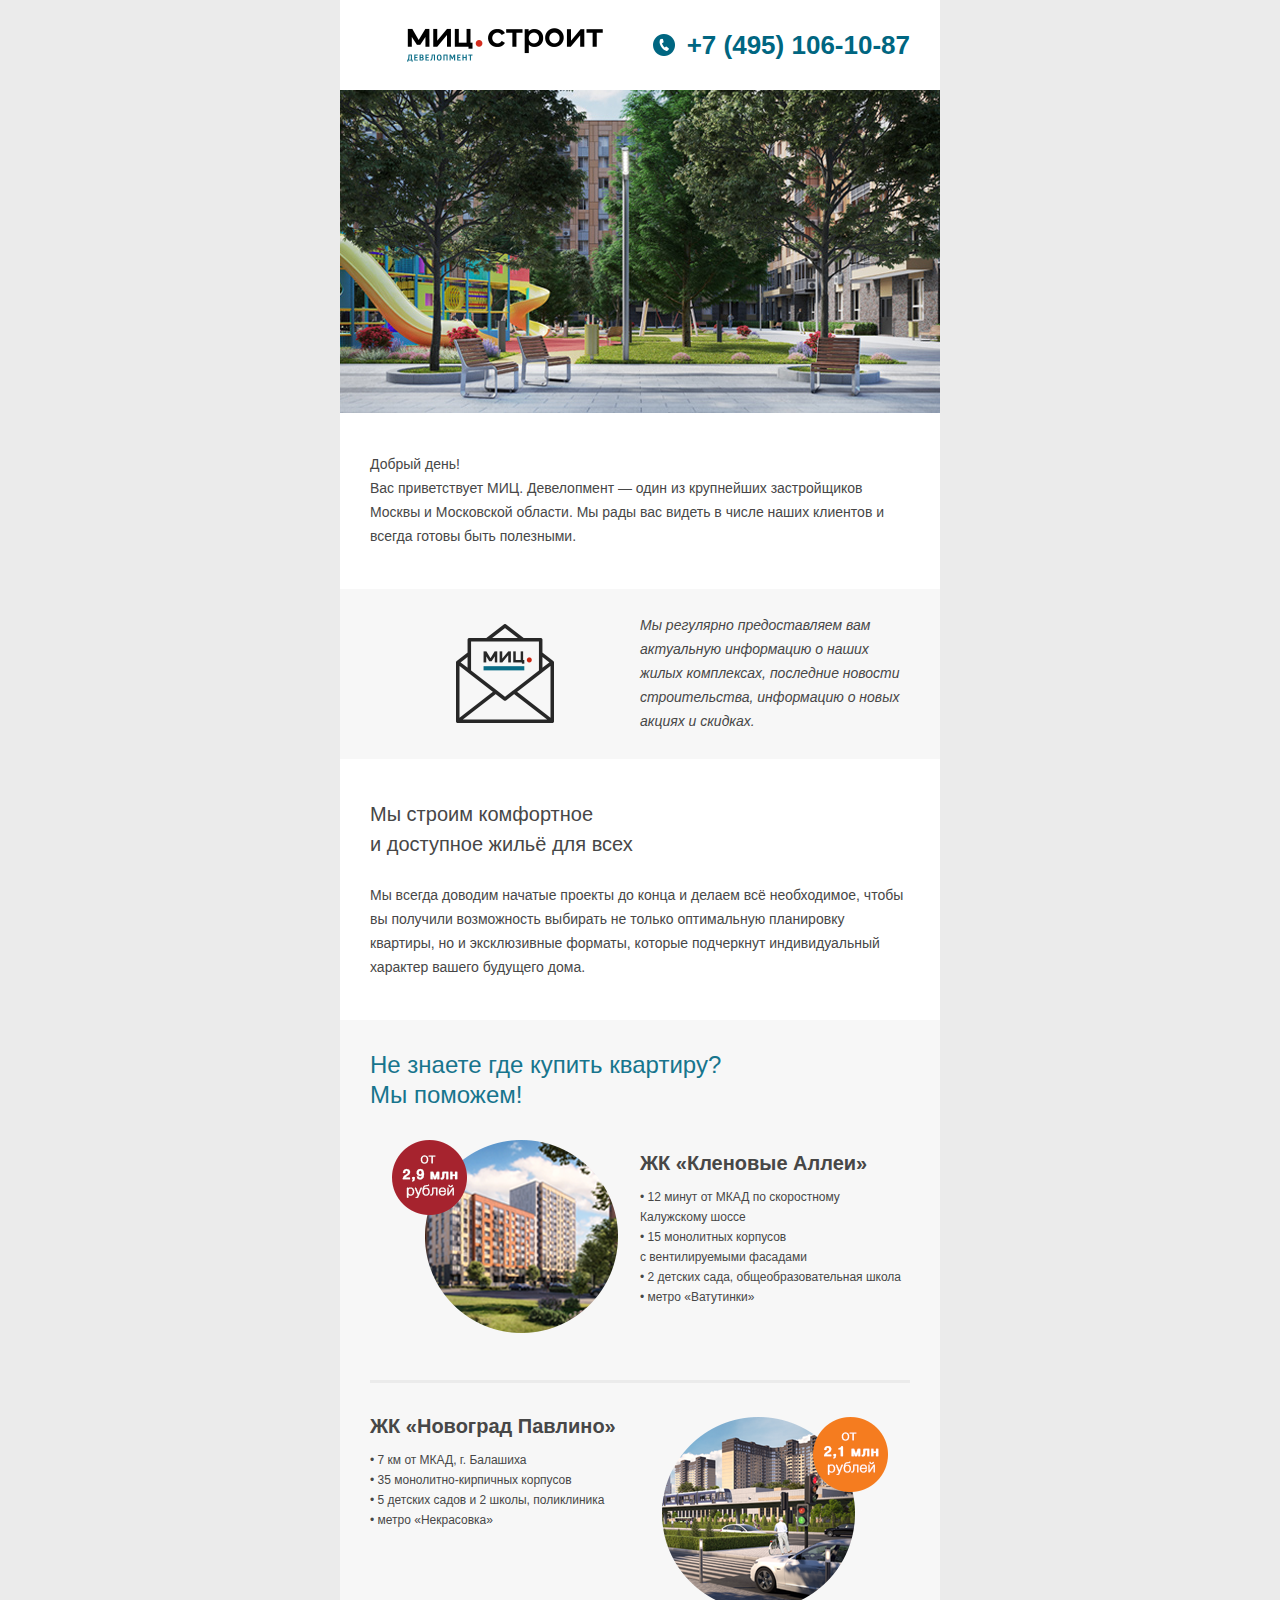
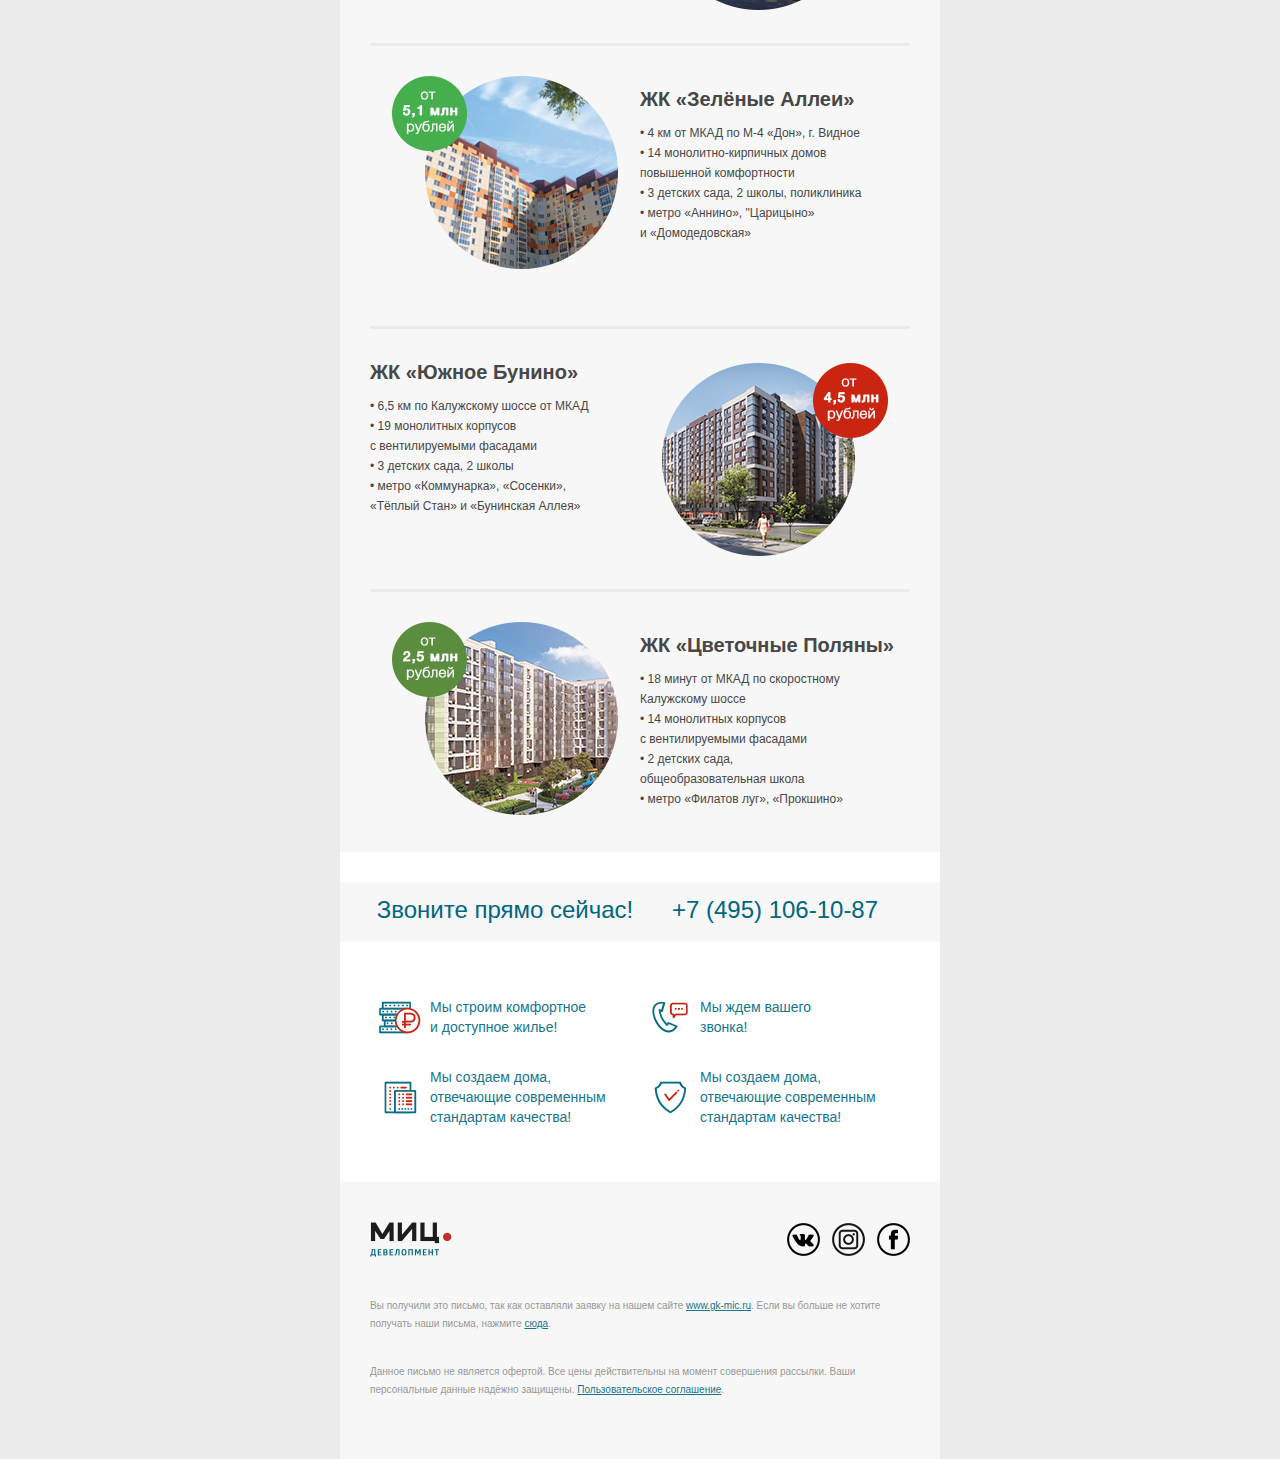
==== base.html @ faf27f7a "in" ====
<!DOCTYPE html PUBLIC "-//W3C//DTD XHTML 1.0 Transitional//EN" "http://www.w3.org/TR/xhtml1/DTD/xhtml1-transitional.dtd">
<html xmlns="http://www.w3.org/1999/xhtml">
<head>
    <meta http-equiv="Content-Type" content="text/html; charset=utf-8" />
  <meta http-equiv="X-UA-Compatible" content="IE=edge" />
    <meta name="viewport" content="width=device-width, initial-scale=1.0">
    <!--[if (gte mso 9)|(IE)]>
    <style type="text/css">
        table {border-collapse: collapse !important;}
    </style>
    <![endif]-->
<link rel="stylesheet" type="text/css" href="styles.css" />    
  <style type="text/css">
#outlook a{
    padding:0;
}
.ExternalClass Class Override
.ExternalClass{
    width:100%;
}
.ExternalClass,
.ExternalClass p,
.ExternalClass span,
.ExternalClass font,
.ExternalClass td,
.ExternalClass div{
    line-height: 100%;
}
@media only screen and (max-width: 600px)  {
.col {
	max-width: 100% !important;
}
.col2 {
	max-width: 100% !important;
}
}
  </style>  
</head>
<body>
<div class="preview">Добрый день! Вас приветствует МИЦ. Девелопмент</div>
<center class="wrapper">
<div class="webkit">
<!--[if (gte mso 9)|(IE)]>
<table width="600" align="center">
<tr>
<td>
<![endif]-->
<table class="outer" align="center" role="presentation" cellpadding="0" cellspacing="0" border="0">
<!-- HEADER -->
<tr>
	<td align="center" valign="top" class="cols" bgcolor="#ffffff" style="padding-top: 20px;padding-bottom: 20px;">
<!--[if (gte mso 9)|(IE)]>
<table  width="540" align="center" style="border-spacing:0;mso-table-lspace:0pt;mso-table-rspace:0pt;" >
<tr>
<td width="270" style="padding-top:0;padding-bottom:0;padding-right:0;padding-left:0;"  valign="top"  align="center">
<![endif]-->
<div class="col">
<table width="100%" style="border-spacing:0;mso-table-lspace:0pt;mso-table-rspace:0pt;" >	
<tr>
	<td align="center" valign="middle" height="50"><center><a href="#" target="_blank"><img src="logo.png" alt="" width="196" height="34" /></a>
	</center></td>
</tr>
</table>
</div>
<!--[if (gte mso 9)|(IE)]>
</td><td width="270" align="center" valign="top" style="padding-top:0;padding-bottom:0;padding-right:0;padding-left:0;" >
<![endif]-->
<div class="col">
<table width="100%" style="border-spacing:0;mso-table-lspace:0pt;mso-table-rspace:0pt;" >	
<tr>
		<td width="10"></td>
	<td align="center" valign="middle" height="50" width="28"><center><img src="phone.png" alt="" width="22" height="22" />
	</center></td>
	<td><p class="phone">+7 (495) 106-10-87</p></td>
</tr>
</table>
</div>
<!--[if (gte mso 9)|(IE)]>
</td>
</tr>
</table>
<![endif]-->
	</td>
</tr>
<!-- / HEADER -->
	<!-- IMAGE 600 PX -->
<tr>
<td bgcolor="#ffffff"><img src="img.jpg" alt="" class="img600" width="600" height="323" /></td>
</tr>
	<!-- / IMAGE 600 PX -->
	<!-- GOOD DAY -->
<tr>
<td align="center" valign="top" bgcolor="#ffffff" class="cols pad10">
<center class="wrapper">
<!--[if (gte mso 9)|(IE)]>
<table width="540" align="center">
<tr>
<td>
<![endif]-->
<table class="outer540" align="center" role="presentation" cellpadding="0" cellspacing="0" border="0">
<tr>
<td class="padd40">
<p class="p1">Добрый день! <br />
Вас приветствует МИЦ. Девелопмент — один из крупнейших застройщиков Москвы и Московской области. Мы рады вас видеть в числе наших клиентов 
и всегда готовы быть полезными. </p>
</td>
</tr>
</table>
<!--[if (gte mso 9)|(IE)]>
</td>
</tr>
</table>
<![endif]-->	
</center>
</td>
</tr>
	<!-- / GOOD DAY -->
<!-- 	LETTER -->
<tr>
	<td align="center" valign="top" class="cols pad10" bgcolor="#f7f7f7" style="padding-top: 20px;padding-bottom: 20px;">
<!--[if (gte mso 9)|(IE)]>
<table  width="540" align="center" style="border-spacing:0;mso-table-lspace:0pt;mso-table-rspace:0pt;" >
<tr>
<td width="270" style="padding-top:0;padding-bottom:0;padding-right:0;padding-left:0;"  valign="top"  align="center">
<![endif]-->
<div class="col">
<table width="100%" style="border-spacing:0;mso-table-lspace:0pt;mso-table-rspace:0pt;" >	
<tr>
	<td align="center" valign="middle" height="100">
<center>
	<img src="letter.png" alt="" width="98" height="99" />
</center>
</td>
</tr>
</table>
</div>
<!--[if (gte mso 9)|(IE)]>
</td><td width="270" align="center" valign="top" style="padding-top:0;padding-bottom:0;padding-right:0;padding-left:0;" >
<![endif]-->
<div class="col">
<table width="100%" style="border-spacing:0;mso-table-lspace:0pt;mso-table-rspace:0pt;" >	
	<tr>
	<td align="center" valign="middle" height="130"><p class="p2">
Мы регулярно предоставляем вам 
актуальную информацию о наших 
жилых комплексах, последние новости 
строительства, информацию о новых 
акциях и скидках.
</p></td>
</tr>
</table>
</div>
<!--[if (gte mso 9)|(IE)]>
</td>
</tr>
</table>
<![endif]-->
	</td>
</tr>
<!-- / 	LETTER -->	
	<!-- WE BUILDING -->
<tr>
<td align="center" valign="top" bgcolor="#ffffff" class="pad10">
<center class="wrapper">
<!--[if (gte mso 9)|(IE)]>
<table width="540" align="center">
<tr>
<td>
<![endif]-->
<table class="outer540" align="center" role="presentation" cellpadding="0" cellspacing="0" border="0">
<tr>
<td class="padd40">
<p class="h1">Мы строим комфортное <br />
и доступное жильё для всех</p>
<p class="p3">Мы всегда доводим начатые проекты до конца и делаем всё необходимое, 
чтобы вы получили возможность выбирать не только оптимальную планировку квартиры, но и эксклюзивные форматы, которые подчеркнут индивидуальный характер вашего будущего дома. </p>
</td>
</tr>
</table>
<!--[if (gte mso 9)|(IE)]>
</td>
</tr>
</table>
<![endif]-->	
</center>
</td>
</tr>
<!-- / WE BUILDING -->
<!-- BUILDING -->
<tr>
	<td align="center" valign="top" class="cols pad10" bgcolor="#f7f7f7" style="padding-top: 10px;padding-bottom: 10px;">
<center class="wrapper">
<!--[if (gte mso 9)|(IE)]>
<table width="540" align="center">
<tr>
<td>
<![endif]-->
<table class="outer540" align="center" role="presentation" cellpadding="0" cellspacing="0" border="0">
<tr>
<td >
<p class="h2" style="padding-top: 20px;padding-bottom: 20px;">Не знаете где купить квартиру? <br />
Мы поможем!</p>
</td>
</tr>
</table>
<!--[if (gte mso 9)|(IE)]>
</td>
</tr>
</table>
<![endif]-->	
</center>
</td></tr>
<tr>
	<td align="center" valign="top" class="cols pad10" bgcolor="#f7f7f7" dir="rtl">
<!--[if (gte mso 9)|(IE)]>
<table  width="540" align="center" style="border-spacing:0;mso-table-lspace:0pt;mso-table-rspace:0pt;"   dir="rtl">
<tr>
<td width="270" style="padding-top:0;padding-bottom:0;padding-right:0;padding-left:0;"  valign="top"  align="center" dir="ltr">
<![endif]-->
<div class="col2"  dir="ltr">
<table width="100%" style="border-spacing:0;mso-table-lspace:0pt;mso-table-rspace:0pt;" >	
	<tr>
	<td align="center" valign="top" style="padding-top: 10px;">
<p class="h3">ЖК «Кленовые Аллеи»</p>	
<p class="p4">• 12 минут от МКАД по скоростному <br />
Калужскому шоссе<br />
• 15 монолитных корпусов <br />
с вентилируемыми фасадами<br />
• 2 детских сада, общеобразовательная школа<br />
• метро «Ватутинки»</p>
	</td>
</tr>
</table>
</div>
<!--[if (gte mso 9)|(IE)]>
</td><td width="270" align="center" valign="top" style="padding-top:0;padding-bottom:0;padding-right:0;padding-left:0;"  dir="ltr">
<![endif]-->
<div class="col2" dir="ltr">
<table width="100%" style="border-spacing:0;mso-table-lspace:0pt;mso-table-rspace:0pt;" >	
<tr>
	<td align="center" valign="top" height="220">
<img src="house1.png" alt="" width="226" height="193" />
</td>
</tr>
</table>
</div>
<!--[if (gte mso 9)|(IE)]>
</td>
</tr>
</table>
<![endif]-->
</td></tr>


<tr>
	<td align="center" valign="top" class="cols pad10" bgcolor="#f7f7f7" >
<!--[if (gte mso 9)|(IE)]>
<table width="540" align="center">
<tr>
<td>
<![endif]-->
<table class="outer540" align="center" role="presentation" cellpadding="0" cellspacing="0" border="0">
<tr>
<td height="20" style="border-bottom: 3px solid #ebebeb;">
</td>
</tr>
<tr>
<td height="20">
</td>
</tr>
</table>
<!--[if (gte mso 9)|(IE)]>
</td>
</tr>
</table>
<![endif]-->
</td></tr>

<tr>
	<td align="center" valign="top" class="cols pad10" bgcolor="#f7f7f7" >
<!--[if (gte mso 9)|(IE)]>
<table  width="540" align="center" style="border-spacing:0;mso-table-lspace:0pt;mso-table-rspace:0pt;" >
<tr>
<td width="270" style="padding-top:0;padding-bottom:0;padding-right:0;padding-left:0;"  valign="top"  align="center">
<![endif]-->
<div class="col2">
<table width="100%" style="border-spacing:0;mso-table-lspace:0pt;mso-table-rspace:0pt;" >	
	<tr>
	<td align="center" valign="top" style="padding-top: 10px;">
<p class="h3">ЖК «Новоград Павлино»</p>	
<p class="p4">• 7 км от МКАД, г. Балашиха<br />
• 35 монолитно-кирпичных корпусов<br />
• 5 детских садов и 2 школы, поликлиника<br />
• метро «Некрасовка»</p>
	</td>
</tr>
</table>
</div>
<!--[if (gte mso 9)|(IE)]>
</td><td width="270" align="center" valign="top" style="padding-top:0;padding-bottom:0;padding-right:0;padding-left:0;" >
<![endif]-->
<div class="col2">
<table width="100%" style="border-spacing:0;mso-table-lspace:0pt;mso-table-rspace:0pt;" >	
<tr>
	<td align="center" valign="middle" height="220">
<img src="house2.png" alt="" width="226" height="193" />
</td>
</tr>
</table>
</div>
<!--[if (gte mso 9)|(IE)]>
</td>
</tr>
</table>
<![endif]-->	
</td>
</tr>
<tr>
	<td align="center" valign="top" class="cols pad10" bgcolor="#f7f7f7" >
<!--[if (gte mso 9)|(IE)]>
<table width="540" align="center">
<tr>
<td>
<![endif]-->
<table class="outer540" align="center" role="presentation" cellpadding="0" cellspacing="0" border="0">
<tr>
<td height="20" style="border-bottom: 3px solid #ebebeb;">
</td>
</tr>
<tr>
<td height="20">
</td>
</tr>
</table>
<!--[if (gte mso 9)|(IE)]>
</td>
</tr>
</table>
<![endif]-->
</td></tr>
<tr>
	<td align="center" valign="top" class="cols pad10" bgcolor="#f7f7f7" style="padding-top: 10px;padding-bottom: 10px;"   dir="rtl">
<!--[if (gte mso 9)|(IE)]>
<table  width="540" align="center" style="border-spacing:0;mso-table-lspace:0pt;mso-table-rspace:0pt;"   dir="rtl">
<tr>
<td width="270" style="padding-top:0;padding-bottom:0;padding-right:0;padding-left:0;"  valign="top"  align="center" dir="ltr">
<![endif]-->
<div class="col2"  dir="ltr">
<table width="100%" style="border-spacing:0;mso-table-lspace:0pt;mso-table-rspace:0pt;" >	
	<tr>
	<td align="center" valign="top" style="padding-top: 10px;">
<p class="h3">ЖК «Зелёные Аллеи»</p>	
<p class="p4">• 4 км от МКАД по М-4 «Дон», г. Видное <br />
• 14 монолитно-кирпичных домов <br />
повышенной комфортности<br />
• 3 детских сада, 2 школы, поликлиника<br />
• метро «Аннино», "Царицыно» <br />
и «Домодедовская»</p>
	</td>
</tr>
</table>
</div>
<!--[if (gte mso 9)|(IE)]>
</td><td width="270" align="center" valign="top" style="padding-top:0;padding-bottom:0;padding-right:0;padding-left:0;"  dir="ltr">
<![endif]-->
<div class="col2" dir="ltr">
<table width="100%" style="border-spacing:0;mso-table-lspace:0pt;mso-table-rspace:0pt;" >	
<tr>
	<td align="center" valign="top" height="220">
<img src="house3.png" alt="" width="226" height="193" />
</td>
</tr>
</table>
</div>
<!--[if (gte mso 9)|(IE)]>
</td>
</tr>
</table>
<![endif]-->
</td></tr>
<tr>
	<td align="center" valign="top" class="cols pad10" bgcolor="#f7f7f7" >
<!--[if (gte mso 9)|(IE)]>
<table width="540" align="center">
<tr>
<td>
<![endif]-->
<table class="outer540" align="center" role="presentation" cellpadding="0" cellspacing="0" border="0">
<tr>
<td height="20" style="border-bottom: 3px solid #ebebeb;">
</td>
</tr>
<tr>
<td height="20">
</td>
</tr>
</table>
<!--[if (gte mso 9)|(IE)]>
</td>
</tr>
</table>
<![endif]-->
</td></tr>

<tr>
	<td align="center" valign="top" class="cols pad10" bgcolor="#f7f7f7" >
<!--[if (gte mso 9)|(IE)]>
<table  width="540" align="center" style="border-spacing:0;mso-table-lspace:0pt;mso-table-rspace:0pt;" >
<tr>
<td width="270" style="padding-top:0;padding-bottom:0;padding-right:0;padding-left:0;"  valign="top"  align="center">
<![endif]-->
<div class="col2">
<table width="100%" style="border-spacing:0;mso-table-lspace:0pt;mso-table-rspace:0pt;" >	
	<tr>
	<td align="center" valign="top" style="padding-top: 10px;">
<p class="h3">ЖК «Южное Бунино»</p>	
<p class="p4">• 6,5 км по Калужскому шоссе от МКАД <br />
• 19 монолитных корпусов<br />
с вентилируемыми фасадами<br />
• 3 детских сада, 2 школы<br />
• метро «Коммунарка», «Сосенки»,<br />
«Тёплый Стан» и «Бунинская Аллея»</p>
	</td>
</tr>
</table>
</div>
<!--[if (gte mso 9)|(IE)]>
</td><td width="270" align="center" valign="top" style="padding-top:0;padding-bottom:0;padding-right:0;padding-left:0;" >
<![endif]-->
<div class="col2">
<table width="100%" style="border-spacing:0;mso-table-lspace:0pt;mso-table-rspace:0pt;" >	
<tr>
	<td align="center" valign="middle" height="220">
<img src="house4.png" alt="" width="226" height="193" />
</td>
</tr>
</table>
</div>
<!--[if (gte mso 9)|(IE)]>
</td>
</tr>
</table>
<![endif]-->	
</td>
</tr>
<tr>
	<td align="center" valign="top" class="cols pad10" bgcolor="#f7f7f7" >
<!--[if (gte mso 9)|(IE)]>
<table width="540" align="center">
<tr>
<td>
<![endif]-->
<table class="outer540" align="center" role="presentation" cellpadding="0" cellspacing="0" border="0">
<tr>
<td height="20" style="border-bottom: 3px solid #ebebeb;">
</td>
</tr>
<tr>
<td height="20">
</td>
</tr>
</table>
<!--[if (gte mso 9)|(IE)]>
</td>
</tr>
</table>
<![endif]-->
</td></tr>
<tr>
	<td align="center" valign="top" class="cols pad10" bgcolor="#f7f7f7" style="padding-top: 10px;padding-bottom: 10px;"   dir="rtl">
<!--[if (gte mso 9)|(IE)]>
<table  width="540" align="center" style="border-spacing:0;mso-table-lspace:0pt;mso-table-rspace:0pt;"   dir="rtl">
<tr>
<td width="270" style="padding-top:0;padding-bottom:0;padding-right:0;padding-left:0;"  valign="top"  align="center" dir="ltr">
<![endif]-->
<div class="col2"  dir="ltr">
<table width="100%" style="border-spacing:0;mso-table-lspace:0pt;mso-table-rspace:0pt;" >	
	<tr>
	<td align="center" valign="top" style="padding-top: 10px;">
<p class="h3">ЖК «Цветочные Поляны»</p>	
<p class="p4">• 18 минут от МКАД по скоростному <br />
Калужскому шоссе<br />
• 14 монолитных корпусов <br />
с вентилируемыми фасадами<br />
• 2 детских сада, <br />
общеобразовательная школа<br />
• метро «Филатов луг», «Прокшино»</p>
	</td>
</tr>
</table>
</div>
<!--[if (gte mso 9)|(IE)]>
</td><td width="270" align="center" valign="top" style="padding-top:0;padding-bottom:0;padding-right:0;padding-left:0;"  dir="ltr">
<![endif]-->
<div class="col2" dir="ltr">
<table width="100%" style="border-spacing:0;mso-table-lspace:0pt;mso-table-rspace:0pt;" >	
<tr>
	<td align="center" valign="top" height="220">
<img src="house5.png" alt="" width="226" height="193" />
</td>
</tr>
</table>
</div>
<!--[if (gte mso 9)|(IE)]>
</td>
</tr>
</table>
<![endif]-->
</td></tr>

<!-- / CALL -->
<tr>
	<td height="30" bgcolor="#ffffff"></td>
</tr>
<!-- CALL -->
<tr>
	<td align="center" valign="top" class="cols" bgcolor="#f7f7f7" style="padding-top: 10px;padding-bottom: 10px;">
<!--[if (gte mso 9)|(IE)]>
<table  width="540" align="center" style="border-spacing:0;mso-table-lspace:0pt;mso-table-rspace:0pt;" >
<tr>
<td width="270" style="padding-top:0;padding-bottom:0;padding-right:0;padding-left:0;"  valign="top"  align="center">
<![endif]-->
<div class="col">
<table width="100%" style="border-spacing:0;mso-table-lspace:0pt;mso-table-rspace:0pt;" >	
<tr>
	<td align="center" valign="middle" height="40">
<p class="call">
Звоните прямо сейчас!
</p>
</td>
</tr>
</table>
</div>
<!--[if (gte mso 9)|(IE)]>
</td><td width="270" align="center" valign="top" style="padding-top:0;padding-bottom:0;padding-right:0;padding-left:0;" >
<![endif]-->
<div class="col">
<table width="100%" style="border-spacing:0;mso-table-lspace:0pt;mso-table-rspace:0pt;" >	
	<tr>
	<td align="center" valign="middle" height="40"><p class="call">
+7 (495) 106-10-87
</p></td>
</tr>
</table>
</div>
<!--[if (gte mso 9)|(IE)]>
</td>
</tr>
</table>
<![endif]-->
	</td>
</tr>
<!-- / CALL -->
<!-- FOUR -->
<tr>
	<td align="center" valign="top" class="cols pad10" bgcolor="#ffffff" style="padding-top: 40px;padding-bottom: 40px;">
<!--[if (gte mso 9)|(IE)]>
<table  width="540" align="center" style="border-spacing:0;mso-table-lspace:0pt;mso-table-rspace:0pt;" >
<tr>
<td width="270" style="padding-top:0;padding-bottom:0;padding-right:0;padding-left:0;"  valign="top"  align="center">
<![endif]-->
<div class="col">
<table width="100%" style="border-spacing:0;mso-table-lspace:0pt;mso-table-rspace:0pt;" >	
<tr>
		<td align="center" valign="middle" height="50" width="60"><img src="pic1.png" alt="" width="42" height="33" />
		</td>
	<td align="center" valign="middle" height="70">
<p class="pic_t">
Мы строим комфортное <br />
и доступное жилье!
</p>
</td>
</tr>
</table>
</div>
<!--[if (gte mso 9)|(IE)]>
</td><td width="270" align="center" valign="top" style="padding-top:0;padding-bottom:0;padding-right:0;padding-left:0;" >
<![endif]-->
<div class="col">
<table width="100%" style="border-spacing:0;mso-table-lspace:0pt;mso-table-rspace:0pt;" >	
<tr>
		<td align="center" valign="middle" height="50" width="60"><img src="pic2.png" alt="" width="36" height="32" />
		</td>
	<td align="center" valign="middle" height="70">
<p class="pic_t">
Мы ждем вашего <br />
звонка!
</p>
</td>
</tr>
</table>
</div>
<!--[if (gte mso 9)|(IE)]>
</td>
</tr>
</table>
<![endif]-->
<!--[if (gte mso 9)|(IE)]>
<table  width="540" align="center" style="border-spacing:0;mso-table-lspace:0pt;mso-table-rspace:0pt;" >
<tr>
<td width="270" style="padding-top:0;padding-bottom:0;padding-right:0;padding-left:0;"  valign="top"  align="center">
<![endif]-->
<div class="col">
<table width="100%" style="border-spacing:0;mso-table-lspace:0pt;mso-table-rspace:0pt;" >	
<tr>
		<td align="center" valign="middle" width="60"><img src="pic3.png" alt="" width="33" height="33" />
		</td>
	<td align="center" valign="middle" height="90">
<p class="pic_t">
Мы создаем дома, <br />
отвечающие современным <br /> 
стандартам качества!
</p>
</td>
</tr>
</table>
</div>
<!--[if (gte mso 9)|(IE)]>
</td><td width="270" align="center" valign="top" style="padding-top:0;padding-bottom:0;padding-right:0;padding-left:0;" >
<![endif]-->
<div class="col">
<table width="100%" style="border-spacing:0;mso-table-lspace:0pt;mso-table-rspace:0pt;" >	
<tr>
		<td align="center" valign="middle" width="60"><img src="pic4.png" alt="" width="33" height="33" />
		</td>
	<td align="center" valign="middle" height="90">
<p class="pic_t">
Мы создаем дома, <br />
отвечающие современным <br /> 
стандартам качества!
</p>
</td>
</tr>
</table>
</div>
<!--[if (gte mso 9)|(IE)]>
</td>
</tr>
</table>
<![endif]-->
	</td>
</tr>
<!-- / FOUR -->
<!-- NETS -->
<tr>
	<td bgcolor="#f7f7f7" class="pad10" align="center" valign="top">
<center class="wrapper">
<!--[if (gte mso 9)|(IE)]>
<table width="540" align="center">
<tr>
<td>
<![endif]-->
<table class="outer540" align="center" role="presentation" cellpadding="0" cellspacing="0" border="0">
<tr>
<td class="padd40">
<table width="100%">
<tr>
<td width="82"><a href="#" target="_blank"><img src="logo2.png" alt="" width="82" height="35" /></a></td>
<td></td>
<td width="45"><a href="#" target="_blank"><img src="vk.png" alt="" width="33" height="33" /></a></td>
<td width="45"><a href="#" target="_blank"><img src="in.png" alt="" width="33" height="33" /></a></td>
<td width="33"><a href="#" target="_blank"><img src="fb.png" alt="" width="33" height="33" /></a></td>
</tr>
</table>
</td></tr>
<tr><td style="padding-bottom: 30px;">
<p class="footert">Вы получили это письмо, так как оставляли заявку на нашем сайте <a href="#" target="_blank">www.gk-mic.ru</a>.
Если вы больше не хотите получать наши письма, нажмите <a href="#" target="_blank">сюда</a>.</p>
<p class="footert">Данное письмо не является офертой. Все цены действительны на момент совершения 
рассылки. Ваши персональные данные надёжно защищены. <a href="#" target="_blank">Пользовательское соглашение</a>.</p>
</td>
</tr>
</table>
<!--[if (gte mso 9)|(IE)]>
</td>
</tr>
</table>
<![endif]-->	
</center>
	</td>
</tr>
<!-- / NETS -->
</table>
<!--[if (gte mso 9)|(IE)]>
</td>
</tr>
</table>
<![endif]-->
</div>
</center>			
</body>
</html>
---- styles.css ----
/* Basics */
body {
    margin: 0 !important;
    padding: 0;
    background-color: #ebebeb;
    width:100% !important;
}
table {
    border-spacing: 0;
    mso-table-lspace:0pt;
    mso-table-rspace:0pt;
}
td {
    padding: 0;
}
img {
    border: 0;
    display: block;
    -ms-interpolation-mode:bicubic;
}
div[style*="margin: 16px 0"] { 
    margin:0 !important;
}
p {
    mso-line-height: exactly;
    Margin-top: 0;
    Margin-left: 0;
    Margin-right: 0;
}
/*Layouts*/
.wrapper {
    width: 100%;
    table-layout: fixed;
    -webkit-text-size-adjust: 100%;
    -ms-text-size-adjust: 100%;
}
.webkit {
    max-width: 600px;
    margin: 0 auto;
}
.outer {
Margin: 0 auto;
width: 100%;
max-width: 600px;
border-collapse: collapse;
}
.outer540 {
Margin: 0 auto;
width: 100%;
max-width: 540px;
border-collapse: collapse;
}
/*COLUMNS*/
.cols {
text-align: center;
font-size: 0;
}
.col {
max-width: 270px;
width: 100%;
display: inline-block;
vertical-align: middle; 
}
.col2 {
max-width: 270px;
width: 100%;
display: inline-block;
vertical-align: top; 
}
.pad10 {
	padding-left: 20px;
	padding-right: 20px;
}

/*PREVIEW*/
.preview {
	display: none;
	font-size: 0px;
}
/*HEADER*/
.phone {
  font-size: 26px;
  font-family: "Arial", sans-serif;
  color: #006681;
  font-weight: bold;
  line-height: 0.8;
  text-align: right;
  Margin-bottom: 0px;
}
/*IMAGE 600*/
.img600 {
    width: 100%;
    max-width: 600px;
    height: auto;	
    display: block;
}
.p1 {
  font-size: 14px;
font-family: "Arial", sans-serif;
  color: #474747;
  line-height: 1.714;
  text-align: left;
  Margin-bottom: 0px;
}
.h1 {
  font-size: 20px;
font-family: "Arial", sans-serif;
  color: #474747;
  line-height: 1.513;
    text-align: left;
  Margin-bottom: 25px;
}
.p3 {
  font-size: 14px;
font-family: "Arial", sans-serif;
  color: #474747;
  line-height: 1.714;
  text-align: left;
  Margin-bottom: 0px;
}
.padd40 {
	padding-top: 40px;
	padding-bottom: 40px;
}
.footert {
  font-size: 10px;
font-family: "Arial", sans-serif;
  color: #989898;
  line-height: 1.8;
  text-align: left;
  Margin-bottom: 30px;
}
.footert a {
  color: #17758d;
}
.call {
font-size: 24px;
font-family: "Arial", sans-serif;
color: #006681;
line-height: 28px;
text-align: center;
height: 32px;
Margin-bottom: 0px;
}
.pic_t {
  text-align: left;
  font-size: 14px;
  font-family: "Arial";
  color: #17758d;
  line-height: 1.429;
  Margin-bottom: 0px;
}
.p2 {
    text-align: left;
  font-size: 14px;
  font-family: "Arial";
  color: #474747;
  font-style: italic;
  line-height: 1.714;
  Margin-bottom: 0px;
}
.h2 {
  text-align: left;
  font-size: 24px;
  font-family: "Arial";
  color: #17758d;
  line-height: 1.25;
  Margin-bottom: 0px;
}
.h3 {
  text-align: left;
  font-size: 20px;
  font-family: "Arial";
  color: #474747;
  font-weight: bold;
  line-height: 1.35;
  Margin-bottom: 10px;
}
.p4 {
  text-align: left;
  font-size: 12px;
  font-family: "Arial";
  color: #474747;
  line-height: 1.667;
  Margin-bottom: 20px;
  }
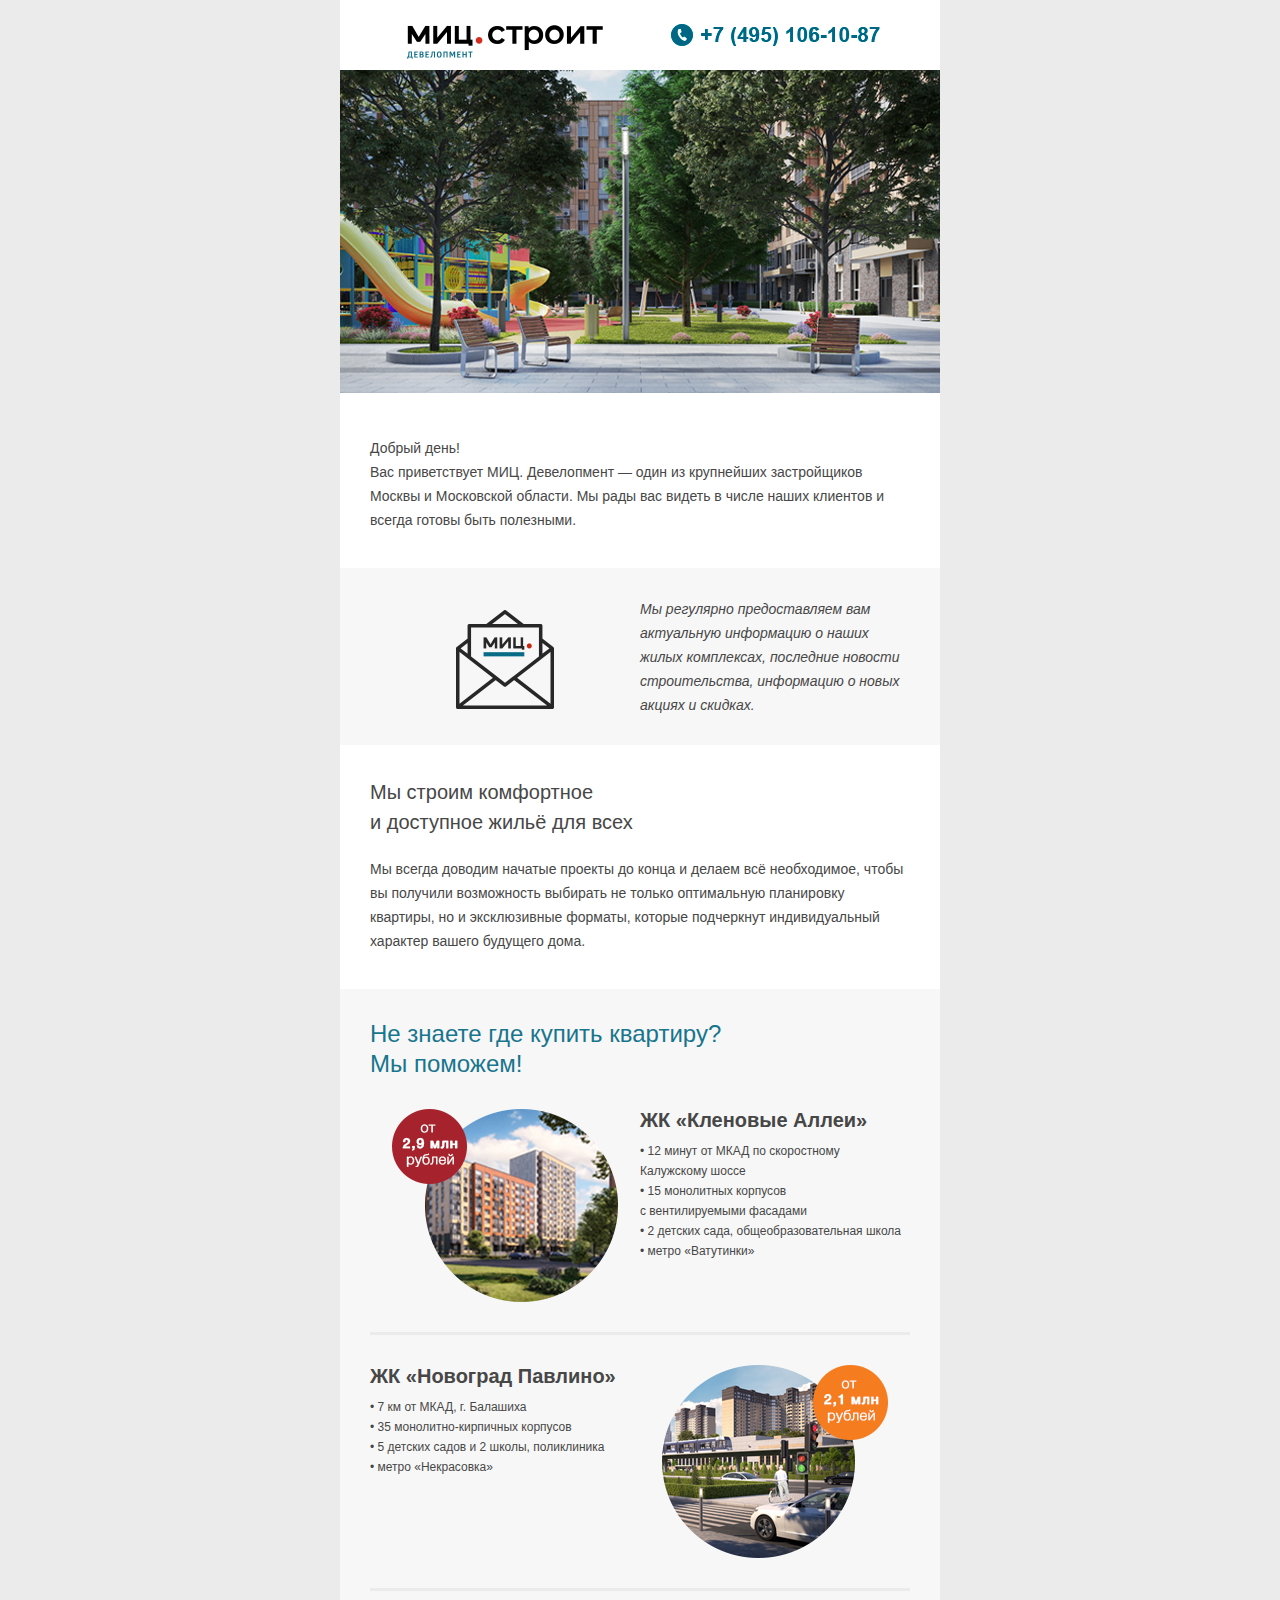
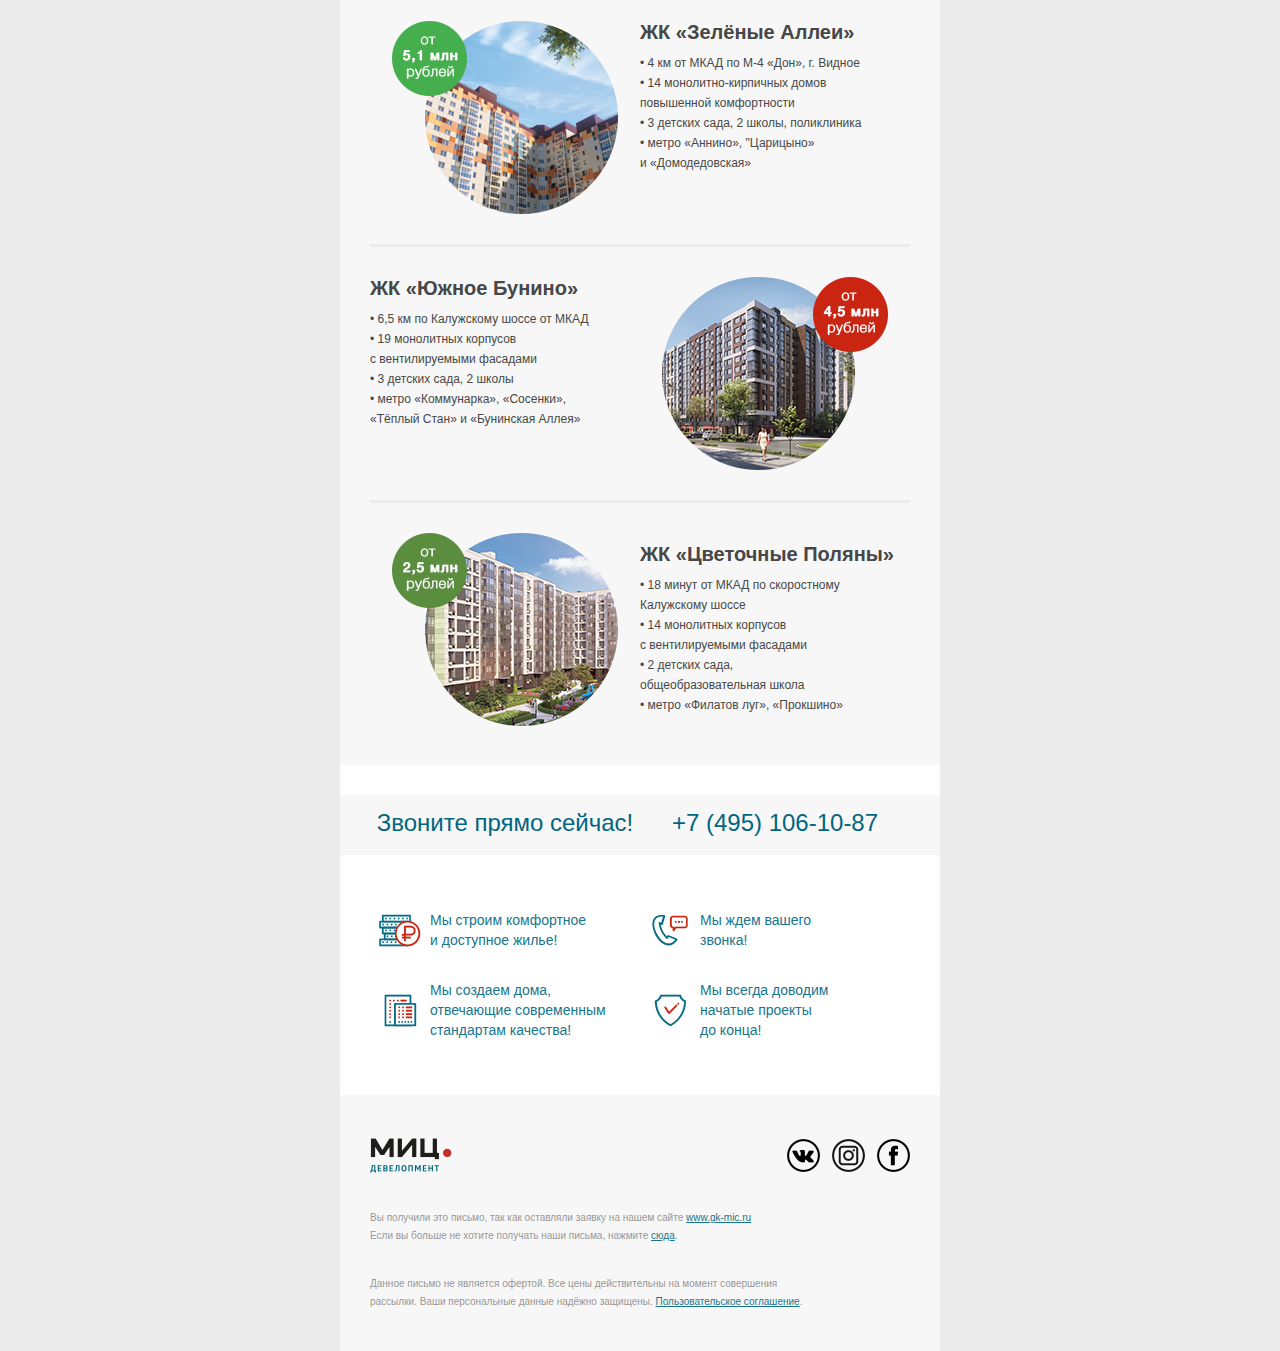
==== commit 20af54e6: "fix" ====
--- a/base.html
+++ b/base.html
@@ -48,7 +48,7 @@
 <table class="outer" align="center" role="presentation" cellpadding="0" cellspacing="0" border="0">
 <!-- HEADER -->
 <tr>
-	<td align="center" valign="top" class="cols" bgcolor="#ffffff" style="padding-top: 20px;padding-bottom: 20px;">
+	<td align="center" valign="top" class="cols" bgcolor="#ffffff">
 <!--[if (gte mso 9)|(IE)]>
 <table  width="540" align="center" style="border-spacing:0;mso-table-lspace:0pt;mso-table-rspace:0pt;" >
 <tr>
@@ -57,7 +57,7 @@
 <div class="col">
 <table width="100%" style="border-spacing:0;mso-table-lspace:0pt;mso-table-rspace:0pt;" >	
 <tr>
-	<td align="center" valign="middle" height="50"><center><a href="#" target="_blank"><img src="logo.png" alt="" width="196" height="34" /></a>
+	<td align="center" valign="middle" style="padding-top: 25px;padding-bottom: 11px;"><center><a href="#" target="_blank"><img src="logo.png" alt="" width="196" height="34" /></a>
 	</center></td>
 </tr>
 </table>
@@ -68,10 +68,8 @@
 <div class="col">
 <table width="100%" style="border-spacing:0;mso-table-lspace:0pt;mso-table-rspace:0pt;" >	
 <tr>
-		<td width="10"></td>
-	<td align="center" valign="middle" height="50" width="28"><center><img src="phone.png" alt="" width="22" height="22" />
-	</center></td>
-	<td><p class="phone">+7 (495) 106-10-87</p></td>
+	<td align="center" valign="middle"  style="padding-top: 24px;padding-bottom: 12px;" ><img src="phone.png" alt="" width="209" height="34" />
+	</td>
 </tr>
 </table>
 </div>
@@ -126,7 +124,7 @@
 <div class="col">
 <table width="100%" style="border-spacing:0;mso-table-lspace:0pt;mso-table-rspace:0pt;" >	
 <tr>
-	<td align="center" valign="middle" height="100">
+	<td align="center" valign="bottom" height="104">
 <center>
 	<img src="letter.png" alt="" width="98" height="99" />
 </center>
@@ -140,7 +138,7 @@
 <div class="col">
 <table width="100%" style="border-spacing:0;mso-table-lspace:0pt;mso-table-rspace:0pt;" >	
 	<tr>
-	<td align="center" valign="middle" height="130"><p class="p2">
+	<td align="center" valign="middle" height="137"><p class="p2">
 Мы регулярно предоставляем вам 
 актуальную информацию о наших 
 жилых комплексах, последние новости 
@@ -169,7 +167,7 @@
 <![endif]-->
 <table class="outer540" align="center" role="presentation" cellpadding="0" cellspacing="0" border="0">
 <tr>
-<td class="padd40">
+<td class="padd41">
 <p class="h1">Мы строим комфортное <br />
 и доступное жильё для всех</p>
 <p class="p3">Мы всегда доводим начатые проекты до конца и делаем всё необходимое, 
@@ -188,7 +186,7 @@
 <!-- / WE BUILDING -->
 <!-- BUILDING -->
 <tr>
-	<td align="center" valign="top" class="cols pad10" bgcolor="#f7f7f7" style="padding-top: 10px;padding-bottom: 10px;">
+<td align="center" valign="top" class="cols pad10" bgcolor="#f7f7f7" style="padding-top: 10px;padding-bottom: 10px;">
 <center class="wrapper">
 <!--[if (gte mso 9)|(IE)]>
 <table width="540" align="center">
@@ -211,7 +209,7 @@
 </center>
 </td></tr>
 <tr>
-	<td align="center" valign="top" class="cols pad10" bgcolor="#f7f7f7" dir="rtl">
+<td align="center" valign="top" class="cols pad10" bgcolor="#f7f7f7" dir="rtl">
 <!--[if (gte mso 9)|(IE)]>
 <table  width="540" align="center" style="border-spacing:0;mso-table-lspace:0pt;mso-table-rspace:0pt;"   dir="rtl">
 <tr>
@@ -219,8 +217,8 @@
 <![endif]-->
 <div class="col2"  dir="ltr">
 <table width="100%" style="border-spacing:0;mso-table-lspace:0pt;mso-table-rspace:0pt;" >	
-	<tr>
-	<td align="center" valign="top" style="padding-top: 10px;">
+<tr>
+<td align="center" valign="top">
 <p class="h3">ЖК «Кленовые Аллеи»</p>	
 <p class="p4">• 12 минут от МКАД по скоростному <br />
 Калужскому шоссе<br />
@@ -228,7 +226,7 @@
 с вентилируемыми фасадами<br />
 • 2 детских сада, общеобразовательная школа<br />
 • метро «Ватутинки»</p>
-	</td>
+</td>
 </tr>
 </table>
 </div>
@@ -238,7 +236,7 @@
 <div class="col2" dir="ltr">
 <table width="100%" style="border-spacing:0;mso-table-lspace:0pt;mso-table-rspace:0pt;" >	
 <tr>
-	<td align="center" valign="top" height="220">
+<td align="center" valign="top" >
 <img src="house1.png" alt="" width="226" height="193" />
 </td>
 </tr>
@@ -250,34 +248,31 @@
 </table>
 <![endif]-->
 </td></tr>
-
-
-<tr>
-	<td align="center" valign="top" class="cols pad10" bgcolor="#f7f7f7" >
-<!--[if (gte mso 9)|(IE)]>
-<table width="540" align="center">
-<tr>
-<td>
-<![endif]-->
-<table class="outer540" align="center" role="presentation" cellpadding="0" cellspacing="0" border="0">
-<tr>
-<td height="20" style="border-bottom: 3px solid #ebebeb;">
-</td>
-</tr>
-<tr>
-<td height="20">
-</td>
-</tr>
-</table>
-<!--[if (gte mso 9)|(IE)]>
-</td>
-</tr>
-</table>
-<![endif]-->
-</td></tr>
-
-<tr>
-	<td align="center" valign="top" class="cols pad10" bgcolor="#f7f7f7" >
+<tr>
+<td align="center" valign="top" class="cols pad10" bgcolor="#f7f7f7" >
+<!--[if (gte mso 9)|(IE)]>
+<table width="540" align="center">
+<tr>
+<td>
+<![endif]-->
+<table class="outer540" align="center" role="presentation" cellpadding="0" cellspacing="0" border="0">
+<tr>
+<td height="30" style="border-bottom: 3px solid #ebebeb;">
+</td>
+</tr>
+<tr>
+<td height="30">
+</td>
+</tr>
+</table>
+<!--[if (gte mso 9)|(IE)]>
+</td>
+</tr>
+</table>
+<![endif]-->
+</td></tr>
+<tr>
+<td align="center" valign="top" class="cols pad10" bgcolor="#f7f7f7" >
 <!--[if (gte mso 9)|(IE)]>
 <table  width="540" align="center" style="border-spacing:0;mso-table-lspace:0pt;mso-table-rspace:0pt;" >
 <tr>
@@ -285,14 +280,14 @@
 <![endif]-->
 <div class="col2">
 <table width="100%" style="border-spacing:0;mso-table-lspace:0pt;mso-table-rspace:0pt;" >	
-	<tr>
-	<td align="center" valign="top" style="padding-top: 10px;">
+<tr>
+<td align="center" valign="top">
 <p class="h3">ЖК «Новоград Павлино»</p>	
 <p class="p4">• 7 км от МКАД, г. Балашиха<br />
 • 35 монолитно-кирпичных корпусов<br />
 • 5 детских садов и 2 школы, поликлиника<br />
 • метро «Некрасовка»</p>
-	</td>
+</td>
 </tr>
 </table>
 </div>
@@ -302,7 +297,7 @@
 <div class="col2">
 <table width="100%" style="border-spacing:0;mso-table-lspace:0pt;mso-table-rspace:0pt;" >	
 <tr>
-	<td align="center" valign="middle" height="220">
+<td align="center" valign="middle">
 <img src="house2.png" alt="" width="226" height="193" />
 </td>
 </tr>
@@ -316,30 +311,30 @@
 </td>
 </tr>
 <tr>
-	<td align="center" valign="top" class="cols pad10" bgcolor="#f7f7f7" >
-<!--[if (gte mso 9)|(IE)]>
-<table width="540" align="center">
-<tr>
-<td>
-<![endif]-->
-<table class="outer540" align="center" role="presentation" cellpadding="0" cellspacing="0" border="0">
-<tr>
-<td height="20" style="border-bottom: 3px solid #ebebeb;">
-</td>
-</tr>
-<tr>
-<td height="20">
-</td>
-</tr>
-</table>
-<!--[if (gte mso 9)|(IE)]>
-</td>
-</tr>
-</table>
-<![endif]-->
-</td></tr>
-<tr>
-	<td align="center" valign="top" class="cols pad10" bgcolor="#f7f7f7" style="padding-top: 10px;padding-bottom: 10px;"   dir="rtl">
+<td align="center" valign="top" class="cols pad10" bgcolor="#f7f7f7" >
+<!--[if (gte mso 9)|(IE)]>
+<table width="540" align="center">
+<tr>
+<td>
+<![endif]-->
+<table class="outer540" align="center" role="presentation" cellpadding="0" cellspacing="0" border="0">
+<tr>
+<td height="30" style="border-bottom: 3px solid #ebebeb;">
+</td>
+</tr>
+<tr>
+<td height="30">
+</td>
+</tr>
+</table>
+<!--[if (gte mso 9)|(IE)]>
+</td>
+</tr>
+</table>
+<![endif]-->
+</td></tr>
+<tr>
+	<td align="center" valign="top" class="cols pad10" bgcolor="#f7f7f7" dir="rtl">
 <!--[if (gte mso 9)|(IE)]>
 <table  width="540" align="center" style="border-spacing:0;mso-table-lspace:0pt;mso-table-rspace:0pt;"   dir="rtl">
 <tr>
@@ -347,8 +342,8 @@
 <![endif]-->
 <div class="col2"  dir="ltr">
 <table width="100%" style="border-spacing:0;mso-table-lspace:0pt;mso-table-rspace:0pt;" >	
-	<tr>
-	<td align="center" valign="top" style="padding-top: 10px;">
+<tr>
+<td align="center" valign="top">
 <p class="h3">ЖК «Зелёные Аллеи»</p>	
 <p class="p4">• 4 км от МКАД по М-4 «Дон», г. Видное <br />
 • 14 монолитно-кирпичных домов <br />
@@ -356,7 +351,7 @@
 • 3 детских сада, 2 школы, поликлиника<br />
 • метро «Аннино», "Царицыно» <br />
 и «Домодедовская»</p>
-	</td>
+</td>
 </tr>
 </table>
 </div>
@@ -366,7 +361,7 @@
 <div class="col2" dir="ltr">
 <table width="100%" style="border-spacing:0;mso-table-lspace:0pt;mso-table-rspace:0pt;" >	
 <tr>
-	<td align="center" valign="top" height="220">
+<td align="center" valign="top">
 <img src="house3.png" alt="" width="226" height="193" />
 </td>
 </tr>
@@ -387,23 +382,22 @@
 <![endif]-->
 <table class="outer540" align="center" role="presentation" cellpadding="0" cellspacing="0" border="0">
 <tr>
-<td height="20" style="border-bottom: 3px solid #ebebeb;">
-</td>
-</tr>
-<tr>
-<td height="20">
-</td>
-</tr>
-</table>
-<!--[if (gte mso 9)|(IE)]>
-</td>
-</tr>
-</table>
-<![endif]-->
-</td></tr>
-
-<tr>
-	<td align="center" valign="top" class="cols pad10" bgcolor="#f7f7f7" >
+<td height="30" style="border-bottom: 3px solid #ebebeb;">
+</td>
+</tr>
+<tr>
+<td height="30">
+</td>
+</tr>
+</table>
+<!--[if (gte mso 9)|(IE)]>
+</td>
+</tr>
+</table>
+<![endif]-->
+</td></tr>
+<tr>
+<td align="center" valign="top" class="cols pad10" bgcolor="#f7f7f7" >
 <!--[if (gte mso 9)|(IE)]>
 <table  width="540" align="center" style="border-spacing:0;mso-table-lspace:0pt;mso-table-rspace:0pt;" >
 <tr>
@@ -412,7 +406,7 @@
 <div class="col2">
 <table width="100%" style="border-spacing:0;mso-table-lspace:0pt;mso-table-rspace:0pt;" >	
 	<tr>
-	<td align="center" valign="top" style="padding-top: 10px;">
+	<td align="center" valign="top">
 <p class="h3">ЖК «Южное Бунино»</p>	
 <p class="p4">• 6,5 км по Калужскому шоссе от МКАД <br />
 • 19 монолитных корпусов<br />
@@ -430,7 +424,7 @@
 <div class="col2">
 <table width="100%" style="border-spacing:0;mso-table-lspace:0pt;mso-table-rspace:0pt;" >	
 <tr>
-	<td align="center" valign="middle" height="220">
+	<td align="center" valign="middle">
 <img src="house4.png" alt="" width="226" height="193" />
 </td>
 </tr>
@@ -444,30 +438,30 @@
 </td>
 </tr>
 <tr>
-	<td align="center" valign="top" class="cols pad10" bgcolor="#f7f7f7" >
-<!--[if (gte mso 9)|(IE)]>
-<table width="540" align="center">
-<tr>
-<td>
-<![endif]-->
-<table class="outer540" align="center" role="presentation" cellpadding="0" cellspacing="0" border="0">
-<tr>
-<td height="20" style="border-bottom: 3px solid #ebebeb;">
-</td>
-</tr>
-<tr>
-<td height="20">
-</td>
-</tr>
-</table>
-<!--[if (gte mso 9)|(IE)]>
-</td>
-</tr>
-</table>
-<![endif]-->
-</td></tr>
-<tr>
-	<td align="center" valign="top" class="cols pad10" bgcolor="#f7f7f7" style="padding-top: 10px;padding-bottom: 10px;"   dir="rtl">
+<td align="center" valign="top" class="cols pad10" bgcolor="#f7f7f7" >
+<!--[if (gte mso 9)|(IE)]>
+<table width="540" align="center">
+<tr>
+<td>
+<![endif]-->
+<table class="outer540" align="center" role="presentation" cellpadding="0" cellspacing="0" border="0">
+<tr>
+<td height="30" style="border-bottom: 3px solid #ebebeb;">
+</td>
+</tr>
+<tr>
+<td height="30">
+</td>
+</tr>
+</table>
+<!--[if (gte mso 9)|(IE)]>
+</td>
+</tr>
+</table>
+<![endif]-->
+</td></tr>
+<tr>
+<td align="center" valign="top" class="cols pad10" bgcolor="#f7f7f7" dir="rtl">
 <!--[if (gte mso 9)|(IE)]>
 <table  width="540" align="center" style="border-spacing:0;mso-table-lspace:0pt;mso-table-rspace:0pt;"   dir="rtl">
 <tr>
@@ -475,8 +469,8 @@
 <![endif]-->
 <div class="col2"  dir="ltr">
 <table width="100%" style="border-spacing:0;mso-table-lspace:0pt;mso-table-rspace:0pt;" >	
-	<tr>
-	<td align="center" valign="top" style="padding-top: 10px;">
+<tr>
+<td align="center" valign="top" style="padding-top: 10px;">
 <p class="h3">ЖК «Цветочные Поляны»</p>	
 <p class="p4">• 18 минут от МКАД по скоростному <br />
 Калужскому шоссе<br />
@@ -485,7 +479,7 @@
 • 2 детских сада, <br />
 общеобразовательная школа<br />
 • метро «Филатов луг», «Прокшино»</p>
-	</td>
+</td>
 </tr>
 </table>
 </div>
@@ -495,7 +489,7 @@
 <div class="col2" dir="ltr">
 <table width="100%" style="border-spacing:0;mso-table-lspace:0pt;mso-table-rspace:0pt;" >	
 <tr>
-	<td align="center" valign="top" height="220">
+<td align="center" valign="top">
 <img src="house5.png" alt="" width="226" height="193" />
 </td>
 </tr>
@@ -507,7 +501,27 @@
 </table>
 <![endif]-->
 </td></tr>
-
+<tr>
+<td align="center" valign="top" class="cols pad10" bgcolor="#f7f7f7" >
+<!--[if (gte mso 9)|(IE)]>
+<table width="540" align="center">
+<tr>
+<td>
+<![endif]-->
+<table class="outer540" align="center" role="presentation" cellpadding="0" cellspacing="0" border="0">
+<tr>
+</tr>
+<tr>
+<td height="30">
+</td>
+</tr>
+</table>
+<!--[if (gte mso 9)|(IE)]>
+</td>
+</tr>
+</table>
+<![endif]-->
+</td></tr>
 <!-- / CALL -->
 <tr>
 	<td height="30" bgcolor="#ffffff"></td>
@@ -625,9 +639,9 @@
 		</td>
 	<td align="center" valign="middle" height="90">
 <p class="pic_t">
-Мы создаем дома, <br />
-отвечающие современным <br /> 
-стандартам качества!
+Мы всегда доводим <br />
+начатые проекты <br />
+до конца!
 </p>
 </td>
 </tr>
@@ -655,18 +669,29 @@
 <td class="padd40">
 <table width="100%">
 <tr>
-<td width="82"><a href="#" target="_blank"><img src="logo2.png" alt="" width="82" height="35" /></a></td>
-<td></td>
+<td align="left">
+<table align="left" width="82">
+<tr>
+<td><a href="#" target="_blank"><img src="logo2.png" alt="" width="82" height="35" /></a></td>
+</tr>
+</table>
+</td>
+<td  align="right">
+<table align="right" width="123">
+<tr>
 <td width="45"><a href="#" target="_blank"><img src="vk.png" alt="" width="33" height="33" /></a></td>
 <td width="45"><a href="#" target="_blank"><img src="in.png" alt="" width="33" height="33" /></a></td>
 <td width="33"><a href="#" target="_blank"><img src="fb.png" alt="" width="33" height="33" /></a></td>
 </tr>
-</table>
-</td></tr>
-<tr><td style="padding-bottom: 30px;">
-<p class="footert">Вы получили это письмо, так как оставляли заявку на нашем сайте <a href="#" target="_blank">www.gk-mic.ru</a>.
+</table>	
+</td>
+</tr>
+</table>
+</td></tr>
+<tr><td style="padding-bottom: 10px;">
+<p class="footert">Вы получили это письмо, так как оставляли заявку на нашем сайте <a href="#" target="_blank">www.gk-mic.ru</a><br />
 Если вы больше не хотите получать наши письма, нажмите <a href="#" target="_blank">сюда</a>.</p>
-<p class="footert">Данное письмо не является офертой. Все цены действительны на момент совершения 
+<p class="footert">Данное письмо не является офертой. Все цены действительны на момент совершения <br />
 рассылки. Ваши персональные данные надёжно защищены. <a href="#" target="_blank">Пользовательское соглашение</a>.</p>
 </td>
 </tr>
--- a/styles.css
+++ b/styles.css
@@ -83,7 +83,7 @@
   font-family: "Arial", sans-serif;
   color: #006681;
   font-weight: bold;
-  line-height: 0.8;
+  line-height: 30px;
   text-align: right;
   Margin-bottom: 0px;
 }
@@ -98,35 +98,39 @@
   font-size: 14px;
 font-family: "Arial", sans-serif;
   color: #474747;
-  line-height: 1.714;
+  line-height: 24px;
   text-align: left;
   Margin-bottom: 0px;
 }
 .h1 {
-  font-size: 20px;
+font-size: 20px;
 font-family: "Arial", sans-serif;
-  color: #474747;
-  line-height: 1.513;
-    text-align: left;
-  Margin-bottom: 25px;
+color: #474747;
+line-height: 30px;
+text-align: left;
+Margin-bottom: 20px;
 }
 .p3 {
   font-size: 14px;
 font-family: "Arial", sans-serif;
   color: #474747;
-  line-height: 1.714;
+  line-height: 24px;
   text-align: left;
   Margin-bottom: 0px;
 }
 .padd40 {
-	padding-top: 40px;
-	padding-bottom: 40px;
+	padding-top: 43px;
+	padding-bottom: 36px;
+}
+.padd41 {
+  padding-top: 32px;
+  padding-bottom: 36px;
 }
 .footert {
   font-size: 10px;
 font-family: "Arial", sans-serif;
   color: #989898;
-  line-height: 1.8;
+  line-height: 18px;
   text-align: left;
   Margin-bottom: 30px;
 }
@@ -147,7 +151,7 @@
   font-size: 14px;
   font-family: "Arial";
   color: #17758d;
-  line-height: 1.429;
+  line-height: 20px;
   Margin-bottom: 0px;
 }
 .p2 {
@@ -156,7 +160,7 @@
   font-family: "Arial";
   color: #474747;
   font-style: italic;
-  line-height: 1.714;
+  line-height: 24px;
   Margin-bottom: 0px;
 }
 .h2 {
@@ -164,7 +168,7 @@
   font-size: 24px;
   font-family: "Arial";
   color: #17758d;
-  line-height: 1.25;
+  line-height: 30px;
   Margin-bottom: 0px;
 }
 .h3 {
@@ -173,7 +177,7 @@
   font-family: "Arial";
   color: #474747;
   font-weight: bold;
-  line-height: 1.35;
+  line-height: 22px;
   Margin-bottom: 10px;
 }
 .p4 {
@@ -181,6 +185,12 @@
   font-size: 12px;
   font-family: "Arial";
   color: #474747;
-  line-height: 1.667;
+  line-height: 20px;
   Margin-bottom: 20px;
-  }+  }
+  .logo {
+  font-size: 24px;font-family: "Arial";color: #474747;font-weight: bold;line-height: 40px;
+}
+.tel {
+  font-size: 24px;font-family: "Arial";color: #006681;font-weight: bold;line-height: 40px;
+}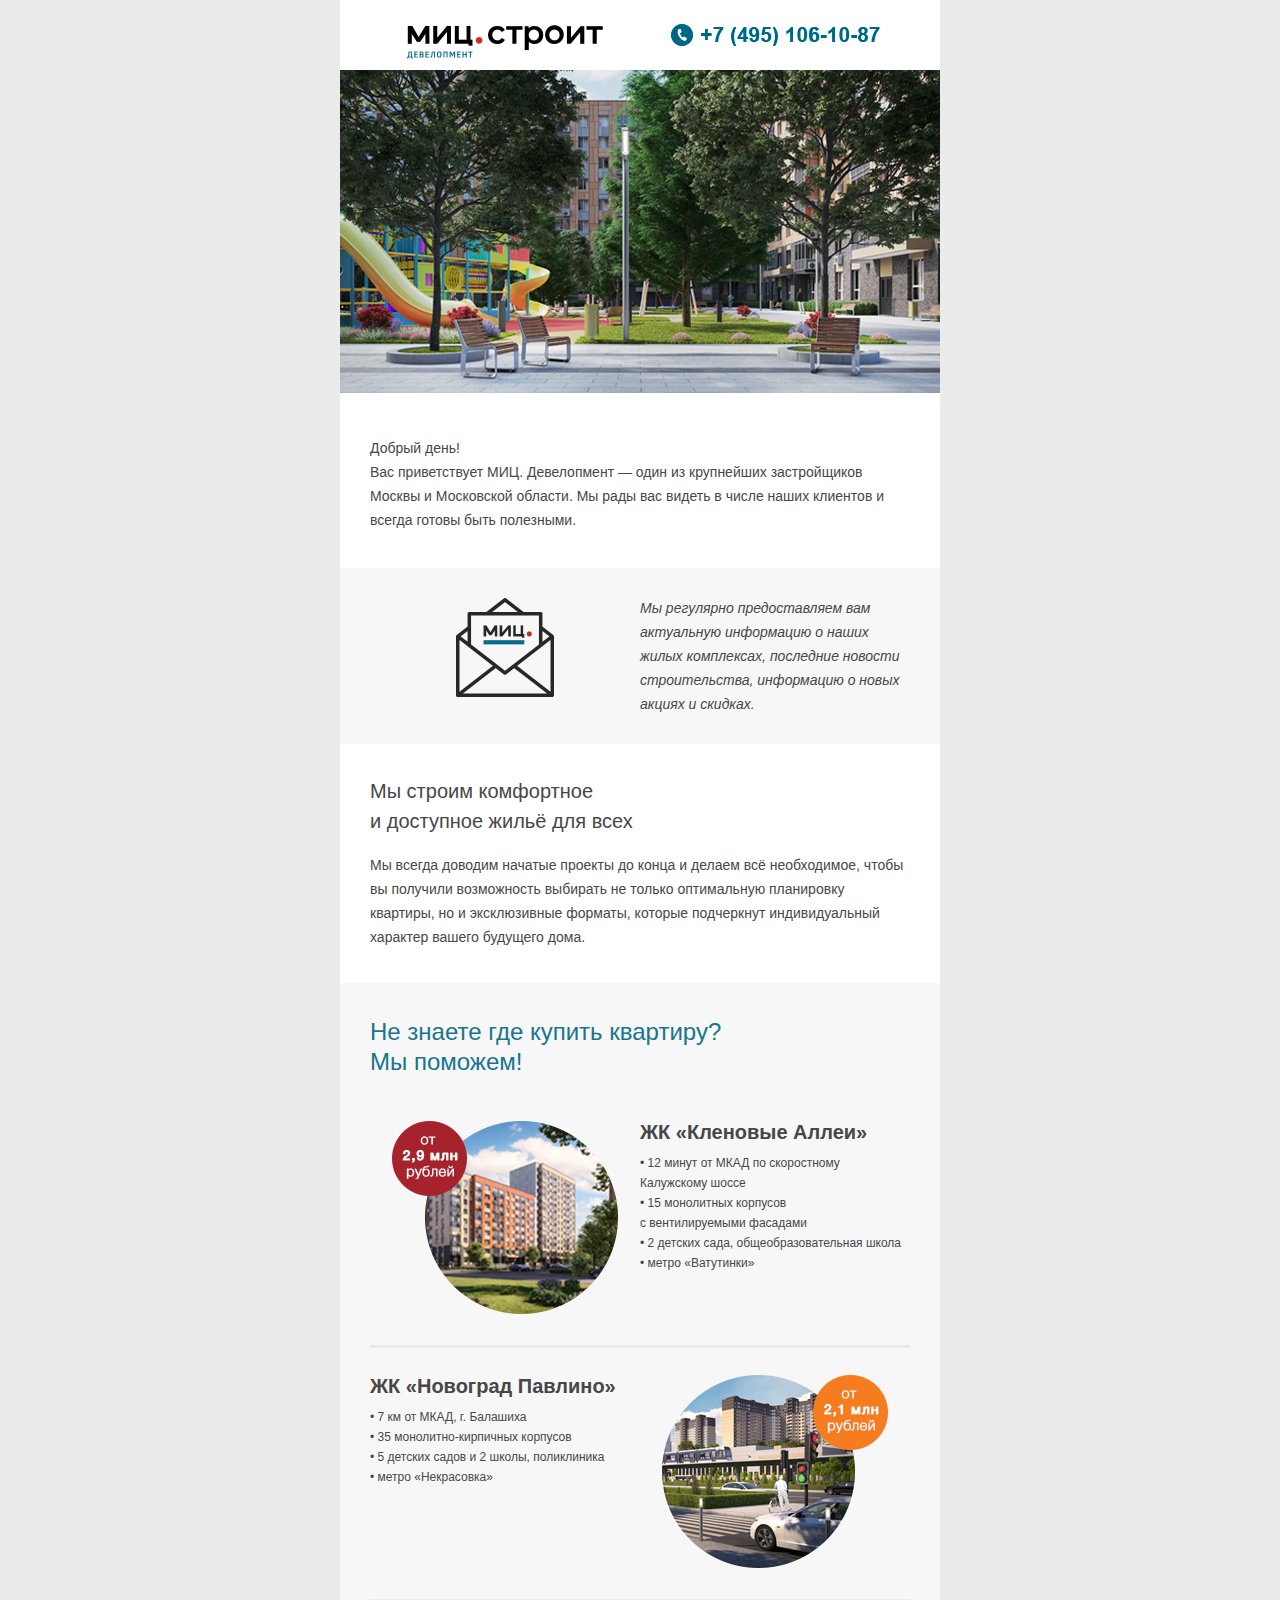
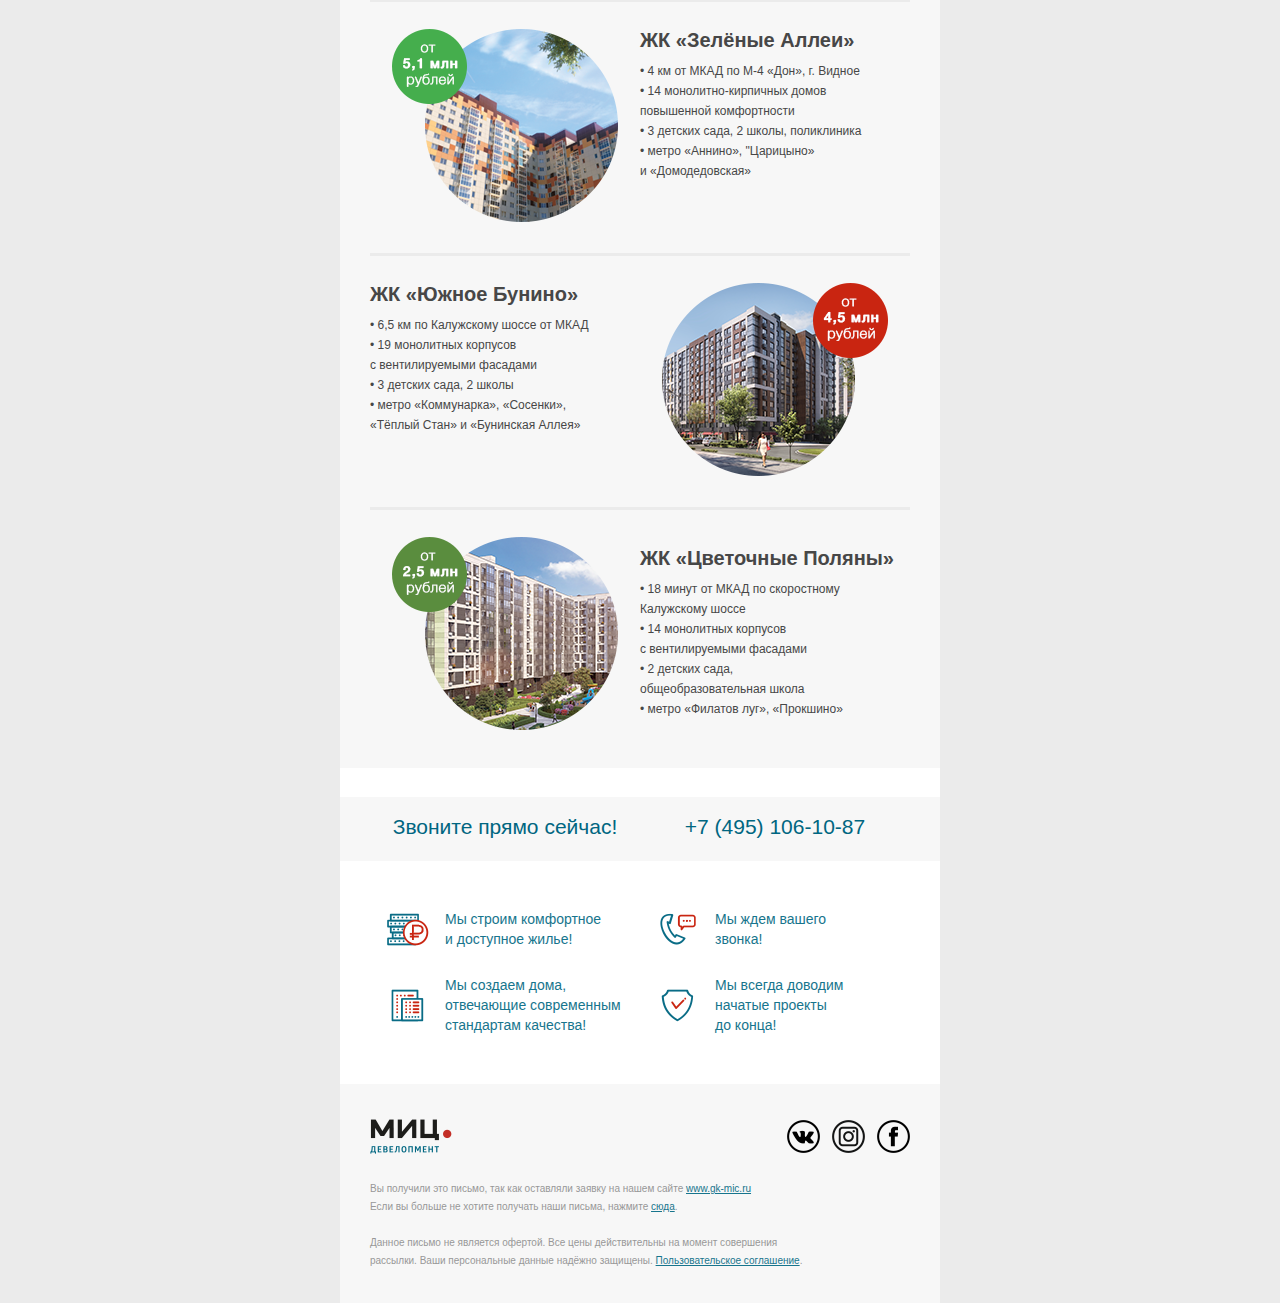
==== commit ebb84069: "finish2" ====
--- a/base.html
+++ b/base.html
@@ -124,7 +124,7 @@
 <div class="col">
 <table width="100%" style="border-spacing:0;mso-table-lspace:0pt;mso-table-rspace:0pt;" >	
 <tr>
-	<td align="center" valign="bottom" height="104">
+	<td align="center" valign="top" height="116">
 <center>
 	<img src="letter.png" alt="" width="98" height="99" />
 </center>
@@ -138,9 +138,9 @@
 <div class="col">
 <table width="100%" style="border-spacing:0;mso-table-lspace:0pt;mso-table-rspace:0pt;" >	
 	<tr>
-	<td align="center" valign="middle" height="137"><p class="p2">
+	<td align="center" valign="middle" height="136"><p class="p2">
 Мы регулярно предоставляем вам 
-актуальную информацию о наших 
+актуальную информацию о наших  
 жилых комплексах, последние новости 
 строительства, информацию о новых 
 акциях и скидках.
@@ -178,7 +178,7 @@
 <!--[if (gte mso 9)|(IE)]>
 </td>
 </tr>
-</table>
+</table> 
 <![endif]-->	
 </center>
 </td>
@@ -192,16 +192,14 @@
 <table width="540" align="center">
 <tr>
 <td>
-<![endif]-->
+<![endif]-->   
 <table class="outer540" align="center" role="presentation" cellpadding="0" cellspacing="0" border="0">
 <tr>
 <td >
-<p class="h2" style="padding-top: 20px;padding-bottom: 20px;">Не знаете где купить квартиру? <br />
+<p class="h2" style="padding-top: 24px;padding-bottom: 34px;">Не знаете где купить квартиру? <br />
 Мы поможем!</p>
 </td>
-</tr>
-</table>
-<!--[if (gte mso 9)|(IE)]>
+</tr>                                
 </td>
 </tr>
 </table>
@@ -257,11 +255,11 @@
 <![endif]-->
 <table class="outer540" align="center" role="presentation" cellpadding="0" cellspacing="0" border="0">
 <tr>
-<td height="30" style="border-bottom: 3px solid #ebebeb;">
-</td>
-</tr>
-<tr>
-<td height="30">
+<td height="31" style="border-bottom: 3px solid #ebebeb;">
+</td>
+</tr>
+<tr>
+<td height="27">
 </td>
 </tr>
 </table>
@@ -319,11 +317,11 @@
 <![endif]-->
 <table class="outer540" align="center" role="presentation" cellpadding="0" cellspacing="0" border="0">
 <tr>
-<td height="30" style="border-bottom: 3px solid #ebebeb;">
-</td>
-</tr>
-<tr>
-<td height="30">
+<td height="31" style="border-bottom: 3px solid #ebebeb;">
+</td>
+</tr>
+<tr>
+<td height="27">
 </td>
 </tr>
 </table>
@@ -382,11 +380,11 @@
 <![endif]-->
 <table class="outer540" align="center" role="presentation" cellpadding="0" cellspacing="0" border="0">
 <tr>
-<td height="30" style="border-bottom: 3px solid #ebebeb;">
-</td>
-</tr>
-<tr>
-<td height="30">
+<td height="31" style="border-bottom: 3px solid #ebebeb;">
+</td>
+</tr>
+<tr>
+<td height="27">
 </td>
 </tr>
 </table>
@@ -446,11 +444,11 @@
 <![endif]-->
 <table class="outer540" align="center" role="presentation" cellpadding="0" cellspacing="0" border="0">
 <tr>
-<td height="30" style="border-bottom: 3px solid #ebebeb;">
-</td>
-</tr>
-<tr>
-<td height="30">
+<td height="31" style="border-bottom: 3px solid #ebebeb;">
+</td>
+</tr>
+<tr>
+<td height="27">
 </td>
 </tr>
 </table>
@@ -510,9 +508,7 @@
 <![endif]-->
 <table class="outer540" align="center" role="presentation" cellpadding="0" cellspacing="0" border="0">
 <tr>
-</tr>
-<tr>
-<td height="30">
+<td height="29">
 </td>
 </tr>
 </table>
@@ -524,11 +520,11 @@
 </td></tr>
 <!-- / CALL -->
 <tr>
-	<td height="30" bgcolor="#ffffff"></td>
+	<td height="29" bgcolor="#ffffff"></td>
 </tr>
 <!-- CALL -->
 <tr>
-	<td align="center" valign="top" class="cols" bgcolor="#f7f7f7" style="padding-top: 10px;padding-bottom: 10px;">
+	<td align="center" valign="top" class="cols" bgcolor="#f7f7f7" style="padding-top: 12px;padding-bottom: 12px;">
 <!--[if (gte mso 9)|(IE)]>
 <table  width="540" align="center" style="border-spacing:0;mso-table-lspace:0pt;mso-table-rspace:0pt;" >
 <tr>
@@ -567,7 +563,7 @@
 <!-- / CALL -->
 <!-- FOUR -->
 <tr>
-	<td align="center" valign="top" class="cols pad10" bgcolor="#ffffff" style="padding-top: 40px;padding-bottom: 40px;">
+	<td align="center" valign="top" class="cols pad10" bgcolor="#ffffff" style="padding-top: 41px;padding-bottom: 30px;">
 <!--[if (gte mso 9)|(IE)]>
 <table  width="540" align="center" style="border-spacing:0;mso-table-lspace:0pt;mso-table-rspace:0pt;" >
 <tr>
@@ -576,9 +572,9 @@
 <div class="col">
 <table width="100%" style="border-spacing:0;mso-table-lspace:0pt;mso-table-rspace:0pt;" >	
 <tr>
-		<td align="center" valign="middle" height="50" width="60"><img src="pic1.png" alt="" width="42" height="33" />
+		<td align="center" valign="middle" height="50" width="75"><img src="pic1.png" alt="" width="42" height="33" />
 		</td>
-	<td align="center" valign="middle" height="70">
+	<td align="center" valign="middle" height="54">
 <p class="pic_t">
 Мы строим комфортное <br />
 и доступное жилье!
@@ -593,9 +589,9 @@
 <div class="col">
 <table width="100%" style="border-spacing:0;mso-table-lspace:0pt;mso-table-rspace:0pt;" >	
 <tr>
-		<td align="center" valign="middle" height="50" width="60"><img src="pic2.png" alt="" width="36" height="32" />
+		<td align="center" valign="middle" height="50" width="75"><img src="pic2.png" alt="" width="36" height="32" />
 		</td>
-	<td align="center" valign="middle" height="70">
+	<td align="center" valign="middle" height="54">
 <p class="pic_t">
 Мы ждем вашего <br />
 звонка!
@@ -617,9 +613,9 @@
 <div class="col">
 <table width="100%" style="border-spacing:0;mso-table-lspace:0pt;mso-table-rspace:0pt;" >	
 <tr>
-		<td align="center" valign="middle" width="60"><img src="pic3.png" alt="" width="33" height="33" />
+		<td align="center" valign="middle" width="75"><img src="pic3.png" alt="" width="33" height="33" />
 		</td>
-	<td align="center" valign="middle" height="90">
+	<td align="center" valign="middle" height="98">
 <p class="pic_t">
 Мы создаем дома, <br />
 отвечающие современным <br /> 
@@ -635,9 +631,9 @@
 <div class="col">
 <table width="100%" style="border-spacing:0;mso-table-lspace:0pt;mso-table-rspace:0pt;" >	
 <tr>
-		<td align="center" valign="middle" width="60"><img src="pic4.png" alt="" width="33" height="33" />
+		<td align="center" valign="middle" width="75"><img src="pic4.png" alt="" width="33" height="33" />
 		</td>
-	<td align="center" valign="middle" height="90">
+	<td align="center" valign="middle" height="98">
 <p class="pic_t">
 Мы всегда доводим <br />
 начатые проекты <br />
@@ -666,7 +662,7 @@
 <![endif]-->
 <table class="outer540" align="center" role="presentation" cellpadding="0" cellspacing="0" border="0">
 <tr>
-<td class="padd40">
+<td class="padd42">
 <table width="100%">
 <tr>
 <td align="left">
@@ -688,7 +684,7 @@
 </tr>
 </table>
 </td></tr>
-<tr><td style="padding-bottom: 10px;">
+<tr><td style="padding-bottom: 15px;">
 <p class="footert">Вы получили это письмо, так как оставляли заявку на нашем сайте <a href="#" target="_blank">www.gk-mic.ru</a><br />
 Если вы больше не хотите получать наши письма, нажмите <a href="#" target="_blank">сюда</a>.</p>
 <p class="footert">Данное письмо не является офертой. Все цены действительны на момент совершения <br />
--- a/styles.css
+++ b/styles.css
@@ -108,7 +108,7 @@
 color: #474747;
 line-height: 30px;
 text-align: left;
-Margin-bottom: 20px;
+Margin-bottom: 17px;
 }
 .p3 {
   font-size: 14px;
@@ -124,7 +124,11 @@
 }
 .padd41 {
   padding-top: 32px;
-  padding-bottom: 36px;
+  padding-bottom: 34px;
+}
+.padd42 {
+  padding-top: 35px;
+  padding-bottom: 26px;
 }
 .footert {
   font-size: 10px;
@@ -132,13 +136,13 @@
   color: #989898;
   line-height: 18px;
   text-align: left;
-  Margin-bottom: 30px;
+  Margin-bottom: 18px;
 }
 .footert a {
   color: #17758d;
 }
 .call {
-font-size: 24px;
+font-size: 21px;
 font-family: "Arial", sans-serif;
 color: #006681;
 line-height: 28px;
